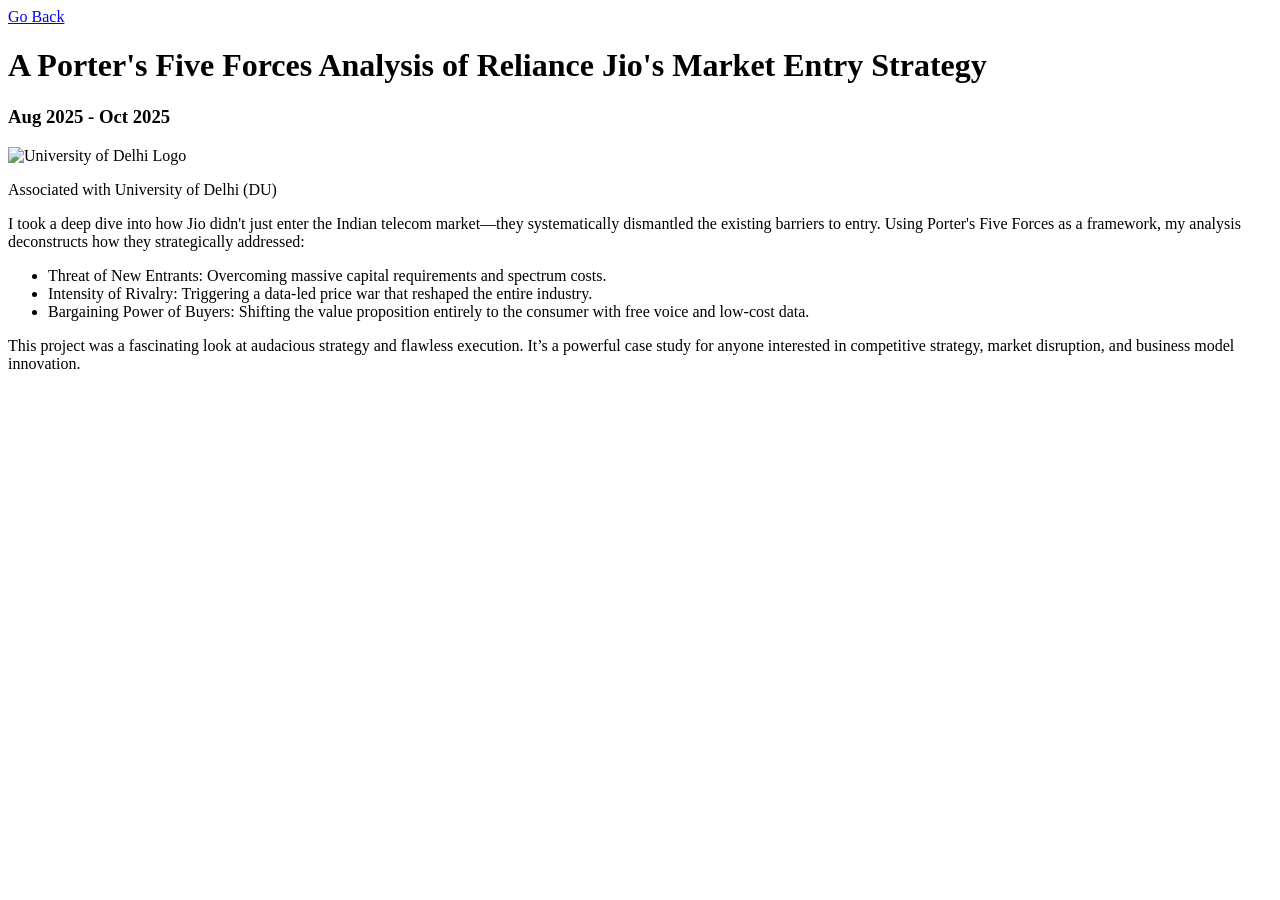
==== Porter.html @ 87013679 "Add files via upload" ====
<!DOCTYPE html>
<html lang="en">
<head>
    <meta charset="UTF-8">
    <meta name="viewport" content="width=device-width, initial-scale=1.0">
    <title>Document</title>
</head>
<body>
    <a href="./index.html">Go Back</a>
    <header>
        <h1>A Porter's Five Forces Analysis of Reliance Jio's Market Entry Strategy</h1>
        <h3>Aug 2025 - Oct 2025</h3>

<img src="https://upload.wikimedia.org/wikipedia/en/thumb/b/b6/Delhi_University.svg/1280px-Delhi_University.svg.png" alt="University of Delhi Logo" width="200px">
<p>Associated with University of Delhi (DU)</p>
    </header>

    <main>
<p>I took a deep dive into how Jio didn't just enter the Indian telecom market—they systematically dismantled the existing barriers to entry. Using Porter's Five Forces as a framework, my analysis deconstructs how they strategically addressed:
    <ul>
        <li>Threat of New Entrants: Overcoming massive capital requirements and spectrum costs.</li>
        <li>Intensity of Rivalry: Triggering a data-led price war that reshaped the entire industry.</li>
        <li>Bargaining Power of Buyers: Shifting the value proposition entirely to the consumer with free voice and low-cost data.</li>

    </ul>
</p>

<p>This project was a fascinating look at audacious strategy and flawless execution. It’s a powerful case study for anyone interested in competitive strategy, market disruption, and business model innovation.</p>
    </main>
    
</body>
</html>
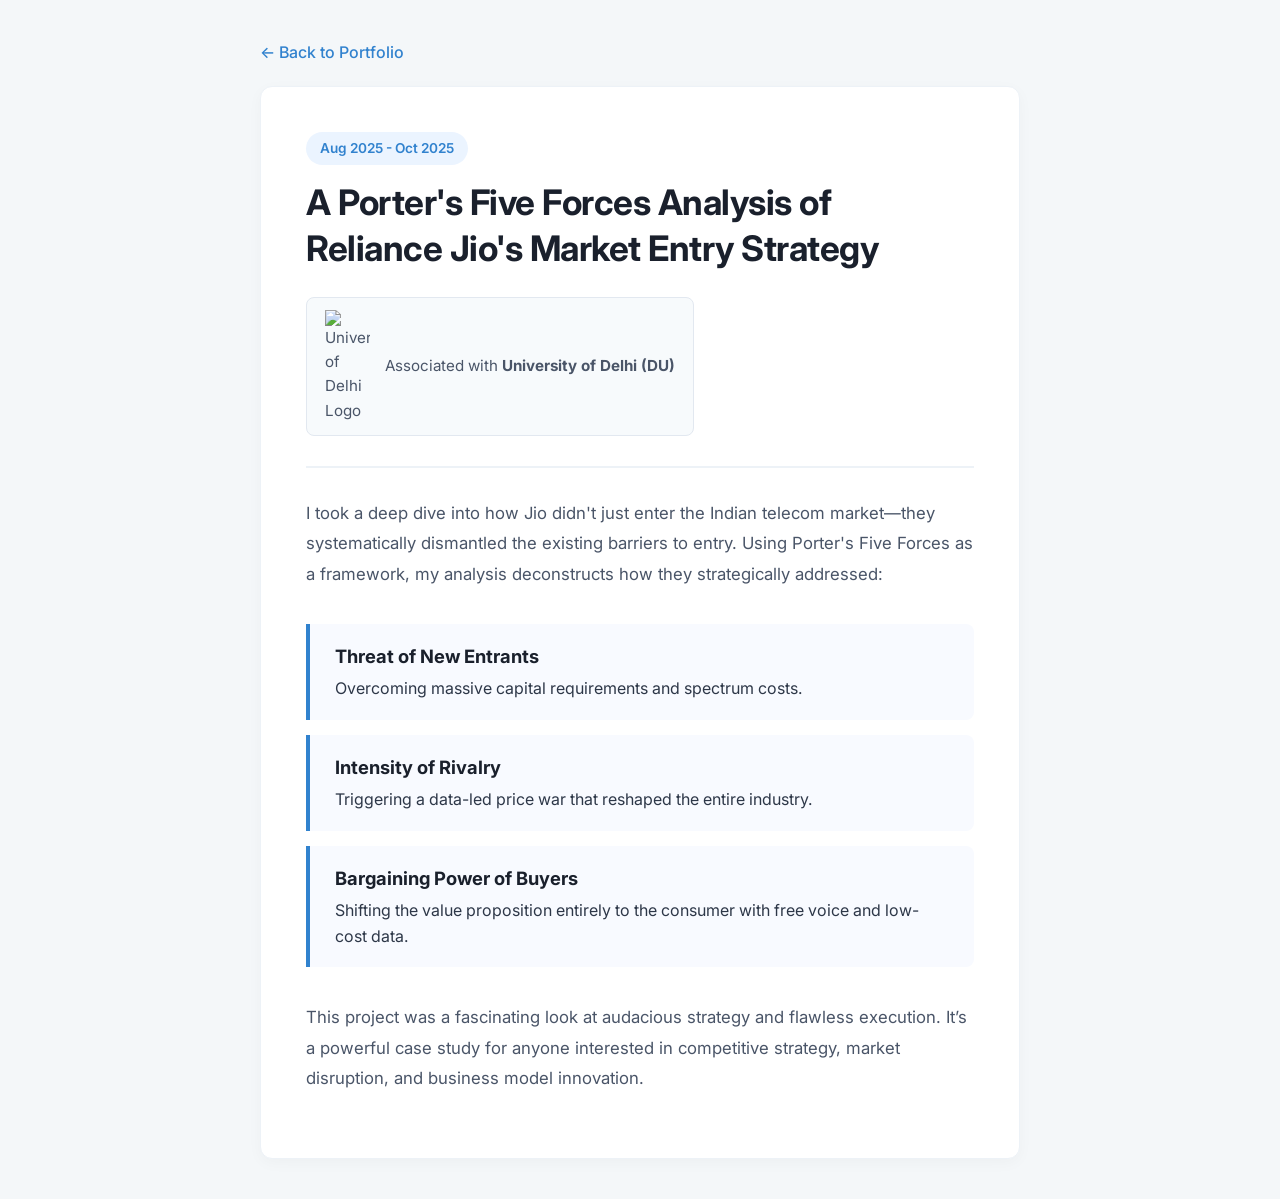
==== commit 925411d6: "Add files via upload" ====
--- a/Porter.html
+++ b/Porter.html
@@ -3,30 +3,52 @@
 <head>
     <meta charset="UTF-8">
     <meta name="viewport" content="width=device-width, initial-scale=1.0">
-    <title>Document</title>
+    <title>Project | Reliance Jio Strategy Analysis</title>
+    <link href="https://fonts.googleapis.com/css2?family=Inter:wght@300;400;500;600;700&display=swap" rel="stylesheet">
+    <link rel="stylesheet" href="./styler.css">
 </head>
 <body>
-    <a href="./index.html">Go Back</a>
-    <header>
-        <h1>A Porter's Five Forces Analysis of Reliance Jio's Market Entry Strategy</h1>
-        <h3>Aug 2025 - Oct 2025</h3>
+    
+    <div class="container">
+        <a href="./index.html" class="back-link">← Back to Portfolio</a>
+        
+        <article class="project-card">
+            <header class="project-header">
+                <span class="project-date">Aug 2025 - Oct 2025</span>
+                <h1>A Porter's Five Forces Analysis of Reliance Jio's Market Entry Strategy</h1>
+                
+                <div class="affiliation">
+                    <img src="https://upload.wikimedia.org/wikipedia/en/thumb/b/b6/Delhi_University.svg/1280px-Delhi_University.svg.png" alt="University of Delhi Logo" class="uni-logo">
+                    <span>Associated with <strong>University of Delhi (DU)</strong></span>
+                </div>
+            </header>
 
-<img src="https://upload.wikimedia.org/wikipedia/en/thumb/b/b6/Delhi_University.svg/1280px-Delhi_University.svg.png" alt="University of Delhi Logo" width="200px">
-<p>Associated with University of Delhi (DU)</p>
-    </header>
+            <div class="project-content">
+                <p>
+                    I took a deep dive into how Jio didn't just enter the Indian telecom market—they systematically dismantled the existing barriers to entry. Using Porter's Five Forces as a framework, my analysis deconstructs how they strategically addressed:
+                </p>
+                
+                <ul class="forces-list">
+                    <li>
+                        <strong>Threat of New Entrants</strong> 
+                        Overcoming massive capital requirements and spectrum costs.
+                    </li>
+                    <li>
+                        <strong>Intensity of Rivalry</strong> 
+                        Triggering a data-led price war that reshaped the entire industry.
+                    </li>
+                    <li>
+                        <strong>Bargaining Power of Buyers</strong> 
+                        Shifting the value proposition entirely to the consumer with free voice and low-cost data.
+                    </li>
+                </ul>
 
-    <main>
-<p>I took a deep dive into how Jio didn't just enter the Indian telecom market—they systematically dismantled the existing barriers to entry. Using Porter's Five Forces as a framework, my analysis deconstructs how they strategically addressed:
-    <ul>
-        <li>Threat of New Entrants: Overcoming massive capital requirements and spectrum costs.</li>
-        <li>Intensity of Rivalry: Triggering a data-led price war that reshaped the entire industry.</li>
-        <li>Bargaining Power of Buyers: Shifting the value proposition entirely to the consumer with free voice and low-cost data.</li>
+                <p>
+                    This project was a fascinating look at audacious strategy and flawless execution. It’s a powerful case study for anyone interested in competitive strategy, market disruption, and business model innovation.
+                </p>
+            </div>
+        </article>
+    </div>
 
-    </ul>
-</p>
-
-<p>This project was a fascinating look at audacious strategy and flawless execution. It’s a powerful case study for anyone interested in competitive strategy, market disruption, and business model innovation.</p>
-    </main>
-    
 </body>
 </html>
--- a/styler.css
+++ b/styler.css
@@ -0,0 +1,133 @@
+* {
+    margin: 0;
+    padding: 0;
+    box-sizing: border-box;
+}
+
+body {
+    font-family: "Inter", sans-serif;
+    background-color: #f4f7f9;
+    color: #333;
+    line-height: 1.6;
+}
+
+.container {
+    max-width: 800px;
+    margin: 40px auto;
+    padding: 0 20px;
+}
+
+.back-link {
+    display: inline-block;
+    margin-bottom: 20px;
+    color: #3182ce;
+    text-decoration: none;
+    font-weight: 500;
+    transition:
+        color 0.2s ease,
+        transform 0.2s ease;
+}
+
+.back-link:hover {
+    color: #2b6cb0;
+    text-decoration: underline;
+    transform: translateX(-3px);
+}
+
+.project-card {
+    background-color: #ffffff;
+    border-radius: 12px;
+    padding: 45px;
+    box-shadow: 0 4px 15px rgba(0, 0, 0, 0.03);
+    border: 1px solid #edf2f7;
+}
+
+.project-header {
+    border-bottom: 2px solid #edf2f7;
+    padding-bottom: 30px;
+    margin-bottom: 30px;
+}
+
+.project-date {
+    display: inline-block;
+    background-color: #ebf4ff;
+    color: #3182ce;
+    padding: 6px 14px;
+    border-radius: 20px;
+    font-size: 0.85rem;
+    font-weight: 600;
+    margin-bottom: 15px;
+}
+
+.project-header h1 {
+    font-size: 2.2rem;
+    color: #1a202c;
+    line-height: 1.3;
+    margin-bottom: 25px;
+    letter-spacing: -0.5px;
+}
+
+.affiliation {
+    display: flex;
+    align-items: center;
+    gap: 15px;
+    color: #4a5568;
+    font-size: 0.95rem;
+    background-color: #f7fafc;
+    padding: 12px 18px;
+    border-radius: 8px;
+    border: 1px solid #e2e8f0;
+    width: fit-content;
+}
+
+.uni-logo {
+    width: 45px;
+    height: auto;
+}
+
+.project-content p {
+    color: #4a5568;
+    margin-bottom: 20px;
+    font-size: 1.05rem;
+    line-height: 1.8;
+}
+
+.forces-list {
+    list-style: none;
+    margin: 35px 0;
+    padding: 0;
+}
+
+.forces-list li {
+    background-color: #f8faff;
+    border-left: 4px solid #3182ce;
+    padding: 18px 25px;
+    margin-bottom: 15px;
+    border-radius: 0 8px 8px 0;
+    color: #2d3748;
+    font-size: 1rem;
+    line-height: 1.6;
+}
+
+.forces-list li strong {
+    color: #1a202c;
+    font-size: 1.15rem;
+    display: block;
+    margin-bottom: 5px;
+}
+
+@media (max-width: 600px) {
+    .project-card {
+        padding: 25px;
+    }
+
+    .project-header h1 {
+        font-size: 1.8rem;
+    }
+
+    .affiliation {
+        flex-direction: column;
+        align-items: flex-start;
+        gap: 10px;
+    }
+}
